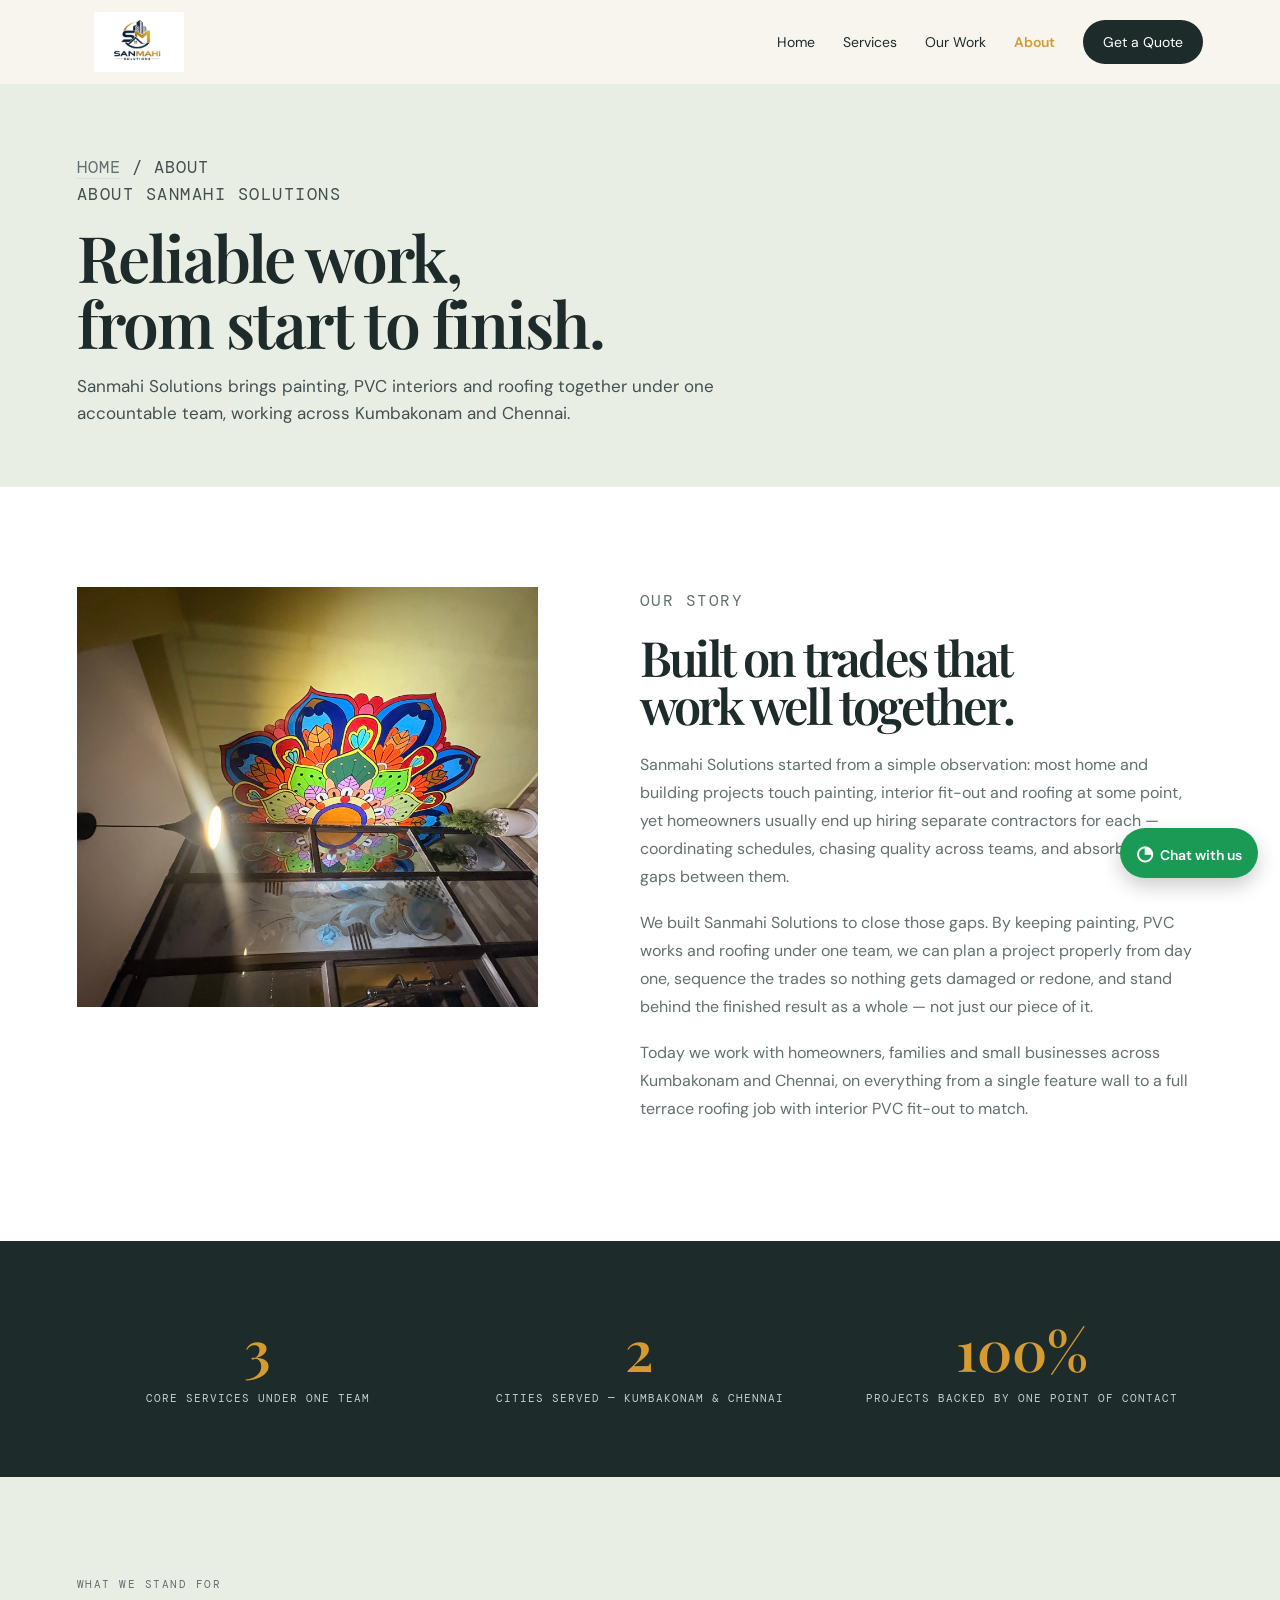
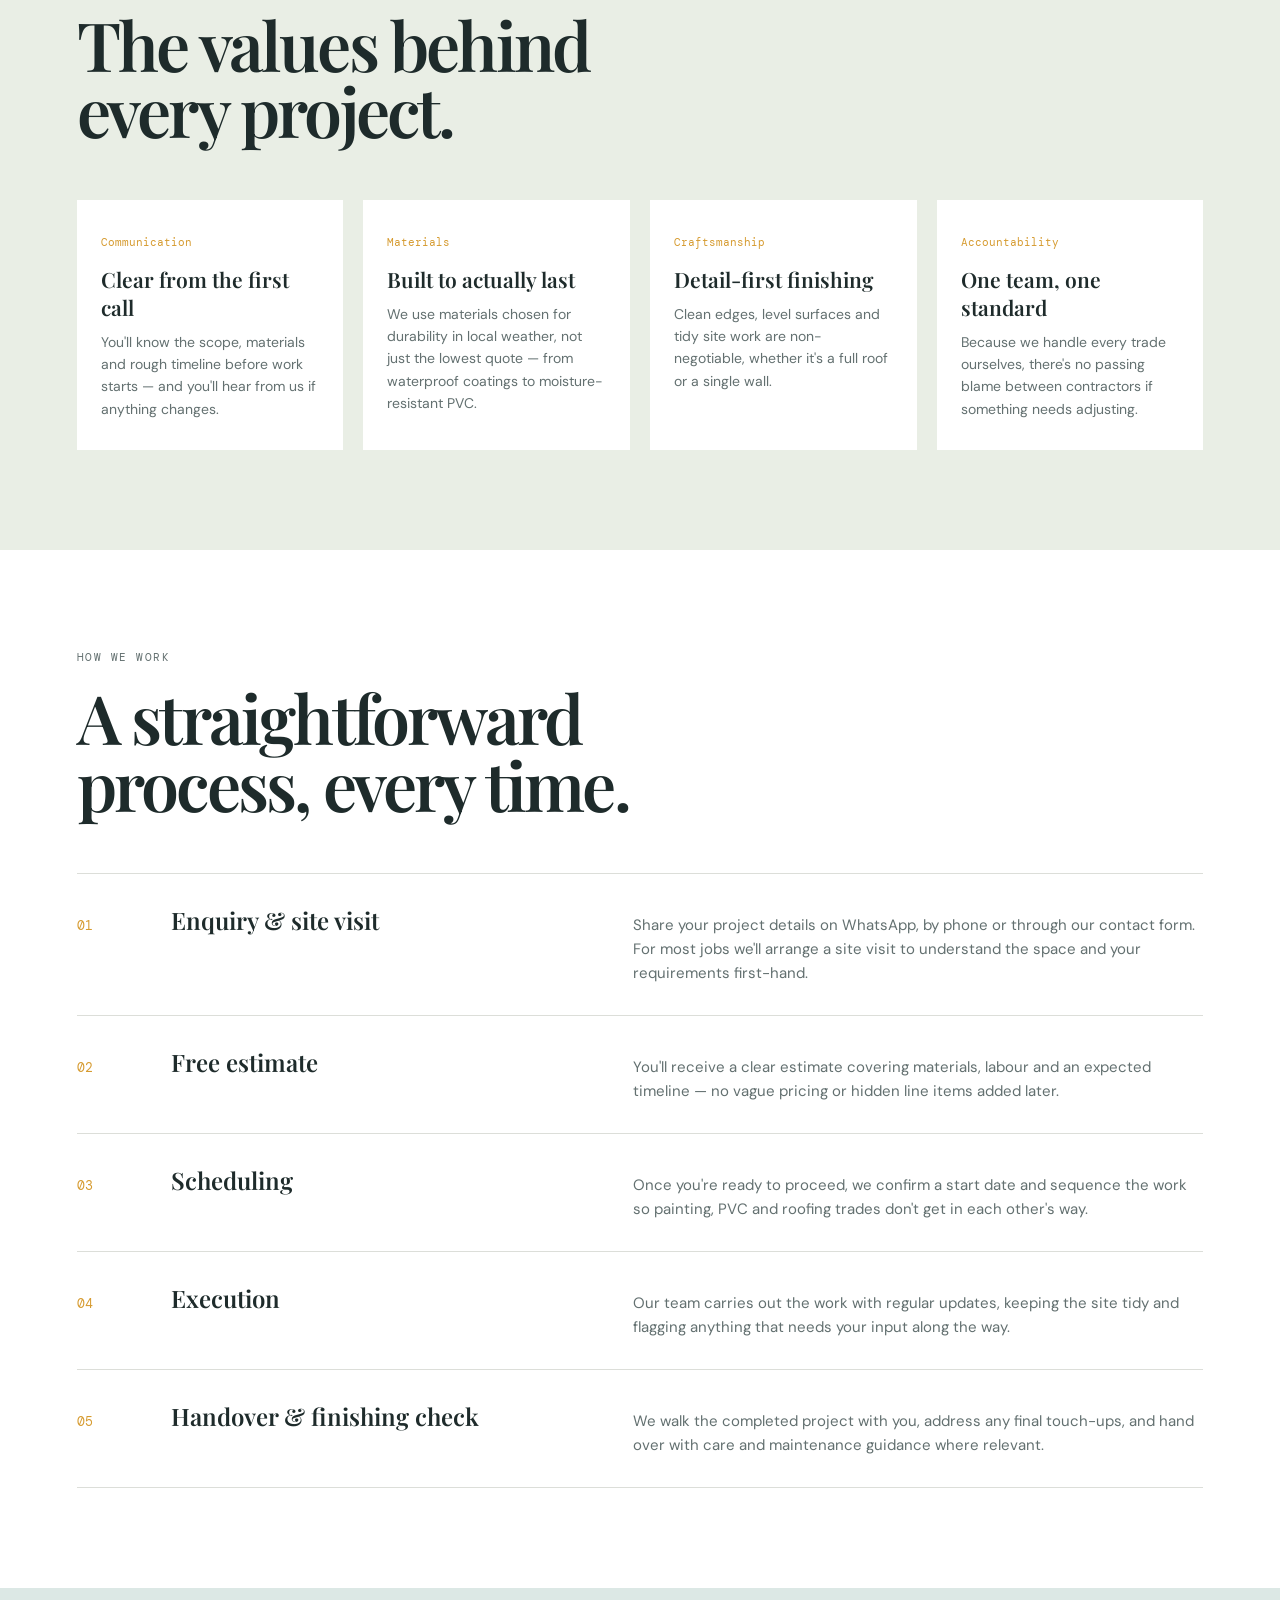
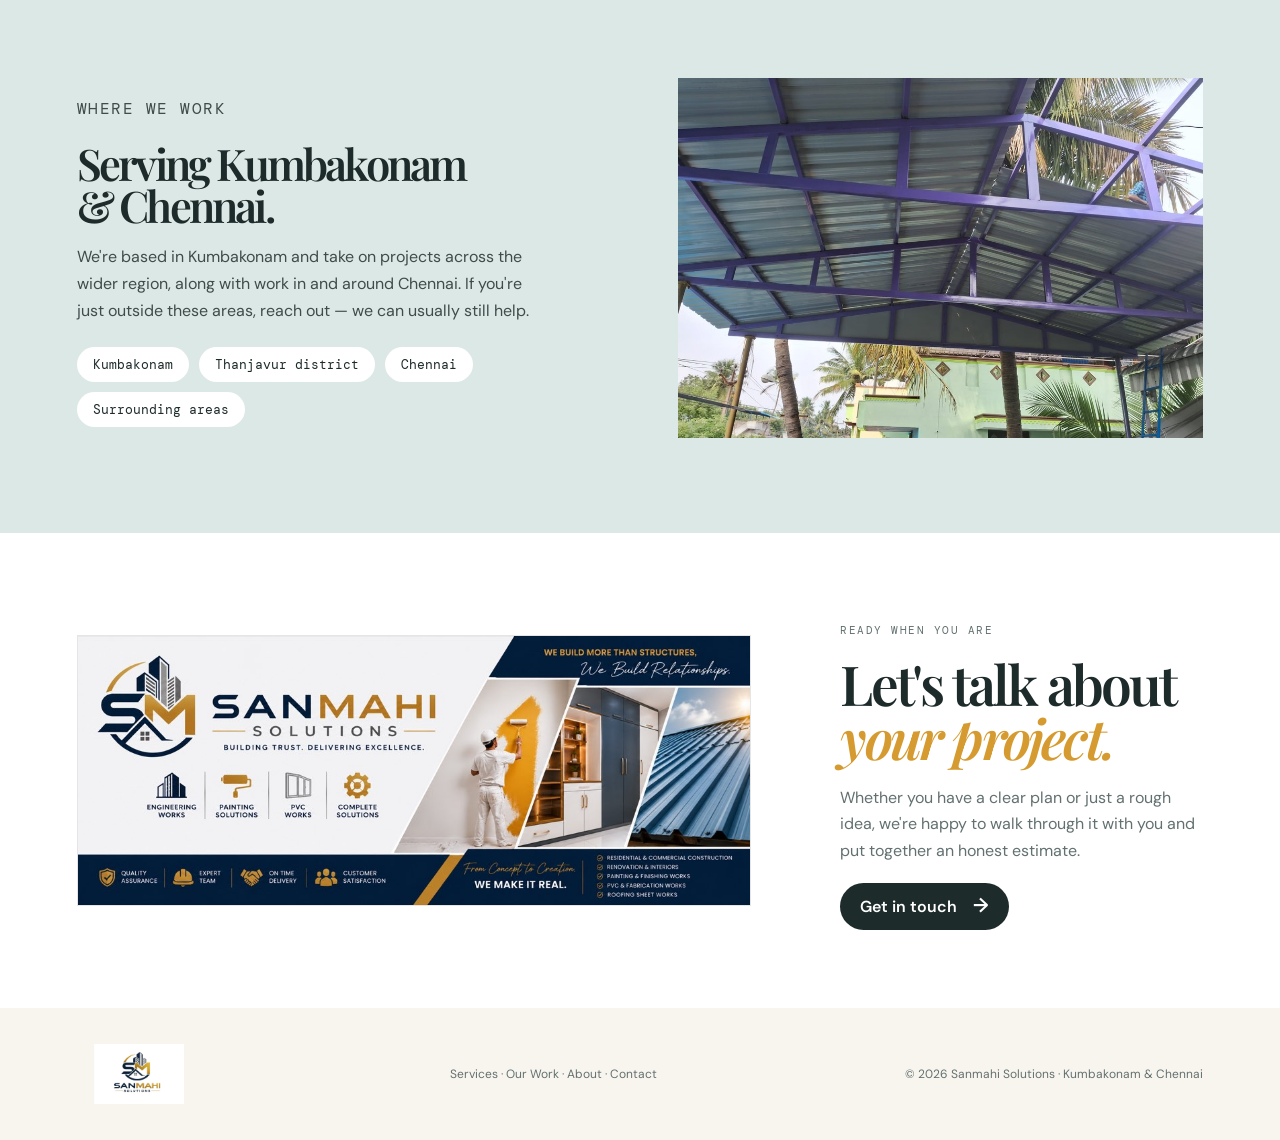
==== about.html @ cb477ba0 "Add files via upload" ====
<!doctype html>
<html lang="en">
  <head>
    <meta charset="UTF-8" />
    <meta name="viewport" content="width=device-width, initial-scale=1.0" />
    <meta name="description" content="Sanmahi Solutions is a Kumbakonam-based painting, PVC and roofing team serving Kumbakonam and Chennai. Learn about our story, values and process." />
    <title>About Us | Sanmahi Solutions</title>
    <link rel="stylesheet" href="styles.css" />
  </head>
  <body>
    <header class="site-header">
      <a class="brand" href="index.html" aria-label="Sanmahi Solutions home"><img src="images/sanmahi-logo.jpg" alt="Sanmahi Solutions" /></a>
      <button class="nav-toggle" aria-label="Open menu" aria-expanded="false">☰</button>
      <nav class="nav" aria-label="Main navigation">
        <a href="index.html">Home</a><a href="services.html">Services</a><a href="work.html">Our Work</a><a href="about.html" class="current">About</a><a class="nav-cta" href="contact.html">Get a Quote</a>
      </nav>
    </header>

    <main>
      <section class="page-hero">
        <p class="breadcrumb"><a href="index.html">Home</a> / About</p>
        <p class="eyebrow">About Sanmahi Solutions</p>
        <h1>Reliable work,<br>from start to finish.</h1>
        <p>Sanmahi Solutions brings painting, PVC interiors and roofing together under one accountable team, working across Kumbakonam and Chennai.</p>
      </section>

      <section class="story">
        <div><img src="images/paint-mural-detail.jpg" alt="Detailed colourful painting work" style="width:100%;height:420px;object-fit:cover" /></div>
        <div>
          <p class="eyebrow">Our story</p>
          <h2>Built on trades that<br>work well together.</h2>
          <p>Sanmahi Solutions started from a simple observation: most home and building projects touch painting, interior fit-out and roofing at some point, yet homeowners usually end up hiring separate contractors for each — coordinating schedules, chasing quality across teams, and absorbing the gaps between them.</p>
          <p>We built Sanmahi Solutions to close those gaps. By keeping painting, PVC works and roofing under one team, we can plan a project properly from day one, sequence the trades so nothing gets damaged or redone, and stand behind the finished result as a whole — not just our piece of it.</p>
          <p>Today we work with homeowners, families and small businesses across Kumbakonam and Chennai, on everything from a single feature wall to a full terrace roofing job with interior PVC fit-out to match.</p>
        </div>
      </section>

      <section class="stat-row">
        <div><b>3</b><span>Core services under one team</span></div>
        <div><b>2</b><span>Cities served — Kumbakonam & Chennai</span></div>
        <div><b>100%</b><span>Projects backed by one point of contact</span></div>
      </section>

      <section class="values">
        <div class="section-heading"><p class="eyebrow">What we stand for</p><h2>The values behind<br>every project.</h2></div>
        <div class="value-grid">
          <div class="value-card"><span>Communication</span><h3>Clear from the first call</h3><p>You'll know the scope, materials and rough timeline before work starts — and you'll hear from us if anything changes.</p></div>
          <div class="value-card"><span>Materials</span><h3>Built to actually last</h3><p>We use materials chosen for durability in local weather, not just the lowest quote — from waterproof coatings to moisture-resistant PVC.</p></div>
          <div class="value-card"><span>Craftsmanship</span><h3>Detail-first finishing</h3><p>Clean edges, level surfaces and tidy site work are non-negotiable, whether it's a full roof or a single wall.</p></div>
          <div class="value-card"><span>Accountability</span><h3>One team, one standard</h3><p>Because we handle every trade ourselves, there's no passing blame between contractors if something needs adjusting.</p></div>
        </div>
      </section>

      <section class="process">
        <div class="section-heading"><p class="eyebrow">How we work</p><h2>A straightforward<br>process, every time.</h2></div>
        <div class="process-list">
          <div class="process-step"><span class="service-no">01</span><h3>Enquiry & site visit</h3><p>Share your project details on WhatsApp, by phone or through our contact form. For most jobs we'll arrange a site visit to understand the space and your requirements first-hand.</p></div>
          <div class="process-step"><span class="service-no">02</span><h3>Free estimate</h3><p>You'll receive a clear estimate covering materials, labour and an expected timeline — no vague pricing or hidden line items added later.</p></div>
          <div class="process-step"><span class="service-no">03</span><h3>Scheduling</h3><p>Once you're ready to proceed, we confirm a start date and sequence the work so painting, PVC and roofing trades don't get in each other's way.</p></div>
          <div class="process-step"><span class="service-no">04</span><h3>Execution</h3><p>Our team carries out the work with regular updates, keeping the site tidy and flagging anything that needs your input along the way.</p></div>
          <div class="process-step"><span class="service-no">05</span><h3>Handover & finishing check</h3><p>We walk the completed project with you, address any final touch-ups, and hand over with care and maintenance guidance where relevant.</p></div>
        </div>
      </section>

      <section class="areas">
        <div>
          <p class="eyebrow">Where we work</p>
          <h2>Serving Kumbakonam<br>& Chennai.</h2>
          <p>We're based in Kumbakonam and take on projects across the wider region, along with work in and around Chennai. If you're just outside these areas, reach out — we can usually still help.</p>
          <div class="area-tags"><span>Kumbakonam</span><span>Thanjavur district</span><span>Chennai</span><span>Surrounding areas</span></div>
        </div>
        <div><img src="images/roof-canopy.jpg" alt="Completed metal canopy roofing work" style="width:100%;height:360px;object-fit:cover" /></div>
      </section>

      <section class="brand-promise"><img src="images/sanmahi-services.jpg" alt="Sanmahi Solutions services: engineering, painting, PVC and complete solutions" /><div><p class="eyebrow">Ready when you are</p><h2>Let's talk about<br><em>your project.</em></h2><p>Whether you have a clear plan or just a rough idea, we're happy to walk through it with you and put together an honest estimate.</p><a class="button" href="contact.html">Get in touch <span>→</span></a></div></section>
    </main>
    <a class="whatsapp" href="https://wa.me/918667664248?text=Hello%20Sanmahi%20Solutions%2C%20I%20would%20like%20a%20free%20quote." target="_blank" rel="noopener" aria-label="Chat with Sanmahi Solutions on WhatsApp">◔<span>Chat with us</span></a>
    <footer><a class="brand" href="index.html"><img src="images/sanmahi-logo.jpg" alt="Sanmahi Solutions" /></a><nav aria-label="Footer navigation"><a href="services.html">Services</a> · <a href="work.html">Our Work</a> · <a href="about.html">About</a> · <a href="contact.html">Contact</a></nav><span>© <span id="year"></span> Sanmahi Solutions · Kumbakonam & Chennai</span></footer>
    <script src="script.js"></script>
  </body>
</html>
---- styles.css ----
@import url('https://fonts.googleapis.com/css2?family=DM+Mono&family=DM+Sans:wght@400;500;600;700&family=Playfair+Display:ital,wght@0,600;0,700;1,600;1,700&display=swap');
:root{--ink:#1e2b2b;--muted:#637070;--cream:#f8f5ef;--accent:#d69b30;--sage:#d5e1d3;--line:#dcded9}*{box-sizing:border-box}html{scroll-behavior:smooth}body{margin:0;font-family:'DM Sans',sans-serif;color:var(--ink);background:var(--cream)}.site-header{height:84px;padding:0 6vw;display:flex;align-items:center;justify-content:space-between;background:var(--cream);position:sticky;top:0;z-index:10;border-bottom:1px solid transparent}.brand{color:var(--ink);text-decoration:none;display:flex;align-items:center;gap:10px;text-transform:uppercase;font-size:11px;letter-spacing:1.1px;line-height:1.05}.brand img{width:124px;height:60px;object-fit:contain}.nav{display:flex;align-items:center;gap:28px}.nav a{font-size:14px;color:var(--ink);text-decoration:none}.nav-cta,.button{background:var(--ink)!important;color:#fff!important;border-radius:100px;padding:13px 20px}.nav-toggle{display:none;background:none;border:0;font-size:25px}.hero{min-height:640px;padding:82px 6vw;display:grid;grid-template-columns:1.05fr .95fr;gap:6vw;align-items:center;background:#e9eee5}.eyebrow{font-family:'DM Mono';text-transform:uppercase;letter-spacing:1.5px;font-size:11px;color:var(--muted);margin:0 0 20px}.hero h1,h2{font-family:'Playfair Display';font-size:clamp(42px,5.3vw,76px);line-height:.98;letter-spacing:-2.8px;margin:0 0 26px;font-weight:600}.hero h1 em,.statement em,.brand-promise em{color:var(--accent)}.intro{font-size:18px;line-height:1.55;max-width:520px;color:#435050}.hero-actions{display:flex;align-items:center;gap:28px;margin-top:34px}.button{text-decoration:none;font-weight:600}.button span{margin-left:12px;font-size:20px}.text-link{color:var(--ink);font-weight:600}.hero-image{height:490px;position:relative}.hero-image img,.service-card img,.project img,.about-image img{width:100%;height:100%;object-fit:cover}.image-label{position:absolute;bottom:-18px;left:-24px;background:#fff;padding:16px 20px;box-shadow:0 7px 30px #0001;display:flex;flex-direction:column;font-size:13px}.image-label span{color:var(--muted);font-size:12px;margin-top:3px}.section{padding:120px 6vw}.section h2{font-size:clamp(36px,4.2vw,60px)}.service-grid{margin-top:56px;display:grid;grid-template-columns:repeat(3,1fr);gap:20px}.service-card{background:white;padding:29px 29px 0;min-height:440px;overflow:hidden;position:relative}.service-card:nth-child(2){background:#efe6d7}.service-card:nth-child(3){background:#dce8e5}.service-no{font-family:'DM Mono';font-size:12px;color:var(--accent)}.service-card h3{font-family:'Playfair Display';font-size:29px;margin:58px 0 12px}.service-card p{line-height:1.5;color:var(--muted);max-width:280px}.service-card img{height:175px;margin:20px -29px 0;width:calc(100% + 58px);object-position:center}.brand-promise{padding:90px 6vw;background:#fff;display:grid;grid-template-columns:1.3fr .7fr;align-items:center;gap:7vw}.brand-promise>img{width:100%;border:1px solid #e5e5e5}.brand-promise h2{font-size:clamp(37px,4.3vw,60px);margin:0 0 20px}.brand-promise p:not(.eyebrow){color:var(--muted);line-height:1.65;margin-bottom:28px}.statement{background:var(--ink);color:#fff;padding:100px 12vw;display:flex;align-items:center;justify-content:space-between}.statement p{font-family:'Playfair Display';font-size:clamp(38px,5vw,70px);line-height:1;margin:0}.round-link{width:70px;height:70px;border:1px solid #ffffff88;border-radius:50%;display:grid;place-items:center;color:white;text-decoration:none;font-size:28px}.work{background:#fff}.work-top{display:flex;justify-content:space-between;align-items:end;gap:25px}.filters{display:flex;gap:7px;flex-wrap:wrap}.filters button{border:1px solid var(--line);background:none;border-radius:100px;padding:9px 14px;color:var(--muted);font-family:inherit;cursor:pointer}.filters button.active{background:var(--ink);border-color:var(--ink);color:#fff}.gallery{display:grid;grid-template-columns:repeat(4,1fr);grid-auto-rows:240px;gap:12px;margin-top:46px}.project{border:0;padding:0;position:relative;overflow:hidden;background:#ddd;cursor:pointer;text-align:left}.project:first-child{grid-row:span 2}.project:nth-child(4){grid-column:span 2}.project img{transition:transform .35s ease}.project:hover img{transform:scale(1.045)}.project span{position:absolute;bottom:0;left:0;right:0;padding:36px 18px 16px;color:white;text-shadow:0 1px 4px #000;background:linear-gradient(transparent,rgba(0,0,0,.65));font-size:14px}.project b{float:right;font-size:18px}.project.hidden{display:none}.about{background:#e9eee5;display:grid;grid-template-columns:1fr 1fr;gap:10vw;align-items:center}.about-image{height:500px}.about p:not(.eyebrow){line-height:1.7;color:#4c5857;font-size:17px;max-width:480px}.about ul{list-style:'✦  ';padding-left:18px;line-height:2;color:var(--ink)}.contact{padding:100px 12vw;display:grid;grid-template-columns:1fr .75fr;gap:70px;background:#e7b358}.contact h2{font-size:clamp(42px,5vw,70px);margin-bottom:16px}.contact p:not(.eyebrow){font-size:17px}.contact-card{background:var(--ink);color:#fff;padding:36px;align-self:center}.contact-card p{font-family:'DM Mono';font-size:11px;text-transform:uppercase;letter-spacing:1px;color:#c4cfcc}.contact-card a{display:block;color:white;text-decoration:none;font-family:'Playfair Display';font-size:24px;margin:13px 0}.contact-card small{display:block;margin-top:28px;color:#b5bfbc;font-size:11px}footer{padding:36px 6vw;display:flex;justify-content:space-between;align-items:center;font-size:12px;color:var(--muted)}.lightbox{padding:0;border:0;background:transparent;max-width:min(94vw,1000px);overflow:visible}.lightbox::backdrop{background:#000c}.lightbox img{max-width:94vw;max-height:82vh;display:block}.lightbox p{margin:0;background:#fff;padding:12px 16px}.close{position:absolute;right:-12px;top:-13px;border:0;border-radius:50%;width:34px;height:34px;background:#fff;font-size:25px;cursor:pointer}
@media(max-width:800px){.site-header{height:68px}.nav-toggle{display:block}.nav{display:none;position:absolute;top:68px;left:0;right:0;background:var(--cream);padding:20px 6vw;flex-direction:column;align-items:flex-start;gap:18px;border-bottom:1px solid var(--line)}.nav.open{display:flex}.hero{grid-template-columns:1fr;padding:70px 6vw 90px;gap:40px}.hero-image{height:350px}.hero h1{font-size:52px}.service-grid{grid-template-columns:1fr}.service-card{min-height:360px}.statement{padding:70px 8vw}.gallery{grid-template-columns:repeat(2,1fr);grid-auto-rows:200px}.project:nth-child(4){grid-column:span 1}.work-top,.about,.contact{grid-template-columns:1fr;display:grid}.work-top{align-items:start}.about-image{height:360px}.section{padding:76px 6vw}.contact{padding:75px 6vw;gap:25px}footer{gap:20px;align-items:flex-start}.project:first-child{grid-row:span 1}}
.contact-card{padding:32px}.contact-card label{display:block;font-size:12px;margin-top:13px;color:#d6dfdb}.contact-card input,.contact-card select,.contact-card textarea{width:100%;display:block;margin-top:6px;background:#fff;color:var(--ink);border:0;border-radius:3px;padding:11px;font:inherit;font-size:14px}.contact-card textarea{resize:vertical}.contact-card .button{border:0;font:inherit;margin-top:20px;cursor:pointer;width:100%;padding:13px}.contact-card small{line-height:1.8}.contact-card small a{color:#fff;font:inherit;margin:0}.locations{font-weight:600}.whatsapp{position:fixed;right:22px;bottom:22px;z-index:9;color:#fff;background:#1a9b55;text-decoration:none;padding:12px 16px;border-radius:100px;box-shadow:0 8px 20px #0003;font-size:14px;font-weight:600}.whatsapp span{margin-left:7px}.whatsapp:first-letter{font-size:20px}
@media(max-width:800px){.brand img{width:108px;height:52px}.brand-promise{grid-template-columns:1fr;padding:70px 6vw;gap:35px}.brand-promise>img{order:2}.whatsapp span{display:none}.whatsapp{width:52px;height:52px;padding:13px;display:grid;place-items:center;right:16px;bottom:16px}}

/* ---- Interior page header ---- */
.page-hero{padding:70px 6vw 60px;background:#e9eee5}
.page-hero .eyebrow{margin-bottom:16px}
.page-hero h1{font-family:'Playfair Display';font-size:clamp(38px,5vw,64px);line-height:1.02;letter-spacing:-2px;margin:0 0 18px;font-weight:600}
.page-hero p{font-size:17px;line-height:1.6;color:#435050;max-width:640px;margin:0}
.breadcrumb{font-family:'DM Mono';font-size:11px;text-transform:uppercase;letter-spacing:1px;color:var(--muted);margin:0 0 22px}
.breadcrumb a{color:var(--muted);text-decoration:none;border-bottom:1px solid var(--line)}
.breadcrumb a:hover{color:var(--ink)}

/* ---- Active nav link ---- */
.nav a.current{color:var(--accent);font-weight:600}

/* ---- Services page: detailed blocks ---- */
.service-detail{padding:90px 6vw;display:grid;grid-template-columns:1fr 1fr;gap:7vw;align-items:center;border-top:1px solid var(--line)}
.service-detail:nth-child(even) .service-detail-image{order:2}
.service-detail-image{height:420px}
.service-detail-image img{width:100%;height:100%;object-fit:cover}
.service-detail h2{font-size:clamp(30px,3.4vw,46px);margin:0 0 18px}
.service-detail p{color:var(--muted);line-height:1.7;font-size:16px;max-width:480px}
.service-detail ul{list-style:none;padding:0;margin:22px 0 26px}
.service-detail li{padding:10px 0 10px 26px;position:relative;border-top:1px solid var(--line);color:var(--ink);font-size:15px}
.service-detail li:first-child{border-top:0}
.service-detail li::before{content:'✦';position:absolute;left:0;color:var(--accent);font-size:12px;top:13px}

/* ---- About page ---- */
.story{padding:100px 6vw;display:grid;grid-template-columns:.9fr 1.1fr;gap:8vw;align-items:start;background:#fff}
.story h2{font-size:clamp(32px,3.8vw,54px);margin:0 0 22px}
.story p{color:var(--muted);line-height:1.75;font-size:16px;margin:0 0 18px}
.stat-row{display:grid;grid-template-columns:repeat(3,1fr);gap:20px;padding:70px 6vw;background:var(--ink);color:#fff;text-align:center}
.stat-row div b{display:block;font-family:'Playfair Display';font-size:clamp(34px,4.5vw,56px);color:var(--accent);font-weight:600}
.stat-row div span{font-family:'DM Mono';font-size:11px;text-transform:uppercase;letter-spacing:1px;color:#c4cfcc}
.values{padding:100px 6vw;background:#e9eee5}
.values .section-heading{margin-bottom:56px}
.value-grid{display:grid;grid-template-columns:repeat(4,1fr);gap:20px}
.value-card{background:#fff;padding:30px 24px;min-height:200px}
.value-card span{font-family:'DM Mono';font-size:11px;color:var(--accent)}
.value-card h3{font-family:'Playfair Display';font-size:21px;margin:14px 0 10px;font-weight:600}
.value-card p{color:var(--muted);font-size:14px;line-height:1.6;margin:0}
.process{padding:100px 6vw;background:#fff}
.process .section-heading{margin-bottom:56px}
.process-list{border-top:1px solid var(--line)}
.process-step{display:grid;grid-template-columns:70px 1fr 1.3fr;gap:24px;padding:30px 0;border-bottom:1px solid var(--line);align-items:baseline}
.process-step .service-no{font-family:'DM Mono';font-size:13px;color:var(--accent)}
.process-step h3{font-family:'Playfair Display';font-size:24px;margin:0;font-weight:600}
.process-step p{color:var(--muted);font-size:15px;line-height:1.6;margin:0}
.areas{padding:90px 6vw;background:#dce8e5;display:grid;grid-template-columns:1fr 1fr;gap:6vw;align-items:center}
.areas h2{font-size:clamp(30px,3.4vw,46px);margin:0 0 16px}
.areas p{color:#3f4c4b;line-height:1.7;font-size:16px;max-width:460px}
.area-tags{display:flex;flex-wrap:wrap;gap:10px;margin-top:22px}
.area-tags span{background:#fff;padding:9px 16px;border-radius:100px;font-size:13px;font-family:'DM Mono'}

/* ---- Contact page ---- */
.contact-page{padding:100px 6vw;display:grid;grid-template-columns:1fr .8fr;gap:7vw;background:#e7b358}
.contact-info h1{font-family:'Playfair Display';font-size:clamp(38px,4.6vw,60px);margin:0 0 20px;letter-spacing:-1.5px}
.contact-info p{font-size:17px;line-height:1.65;max-width:460px;margin:0 0 30px}
.contact-methods{display:flex;flex-direction:column;gap:14px;font-family:'DM Mono';font-size:14px}
.contact-methods a{color:var(--ink);text-decoration:none;font-weight:600}
.faq{padding:90px 6vw;background:#fff}
.faq .section-heading{margin-bottom:50px}
.faq-item{border-top:1px solid var(--line);padding:24px 0}
.faq-item:last-child{border-bottom:1px solid var(--line)}
.faq-item h3{font-family:'Playfair Display';font-size:21px;margin:0 0 10px;font-weight:600}
.faq-item p{color:var(--muted);font-size:15px;line-height:1.6;margin:0;max-width:640px}

@media(max-width:800px){
  .service-detail{grid-template-columns:1fr;padding:60px 6vw}
  .service-detail:nth-child(even) .service-detail-image{order:0}
  .service-detail-image{height:280px}
  .story{grid-template-columns:1fr;padding:60px 6vw;gap:30px}
  .stat-row{grid-template-columns:1fr;gap:36px;padding:56px 6vw}
  .value-grid{grid-template-columns:1fr 1fr;gap:14px}
  .process-step{grid-template-columns:1fr;gap:8px;padding:22px 0}
  .areas{grid-template-columns:1fr;padding:60px 6vw;gap:26px}
  .contact-page{grid-template-columns:1fr;padding:60px 6vw;gap:34px}
}
footer nav a{color:var(--muted);text-decoration:none}
footer nav a:hover{color:var(--ink)}
footer{flex-wrap:wrap;gap:16px}
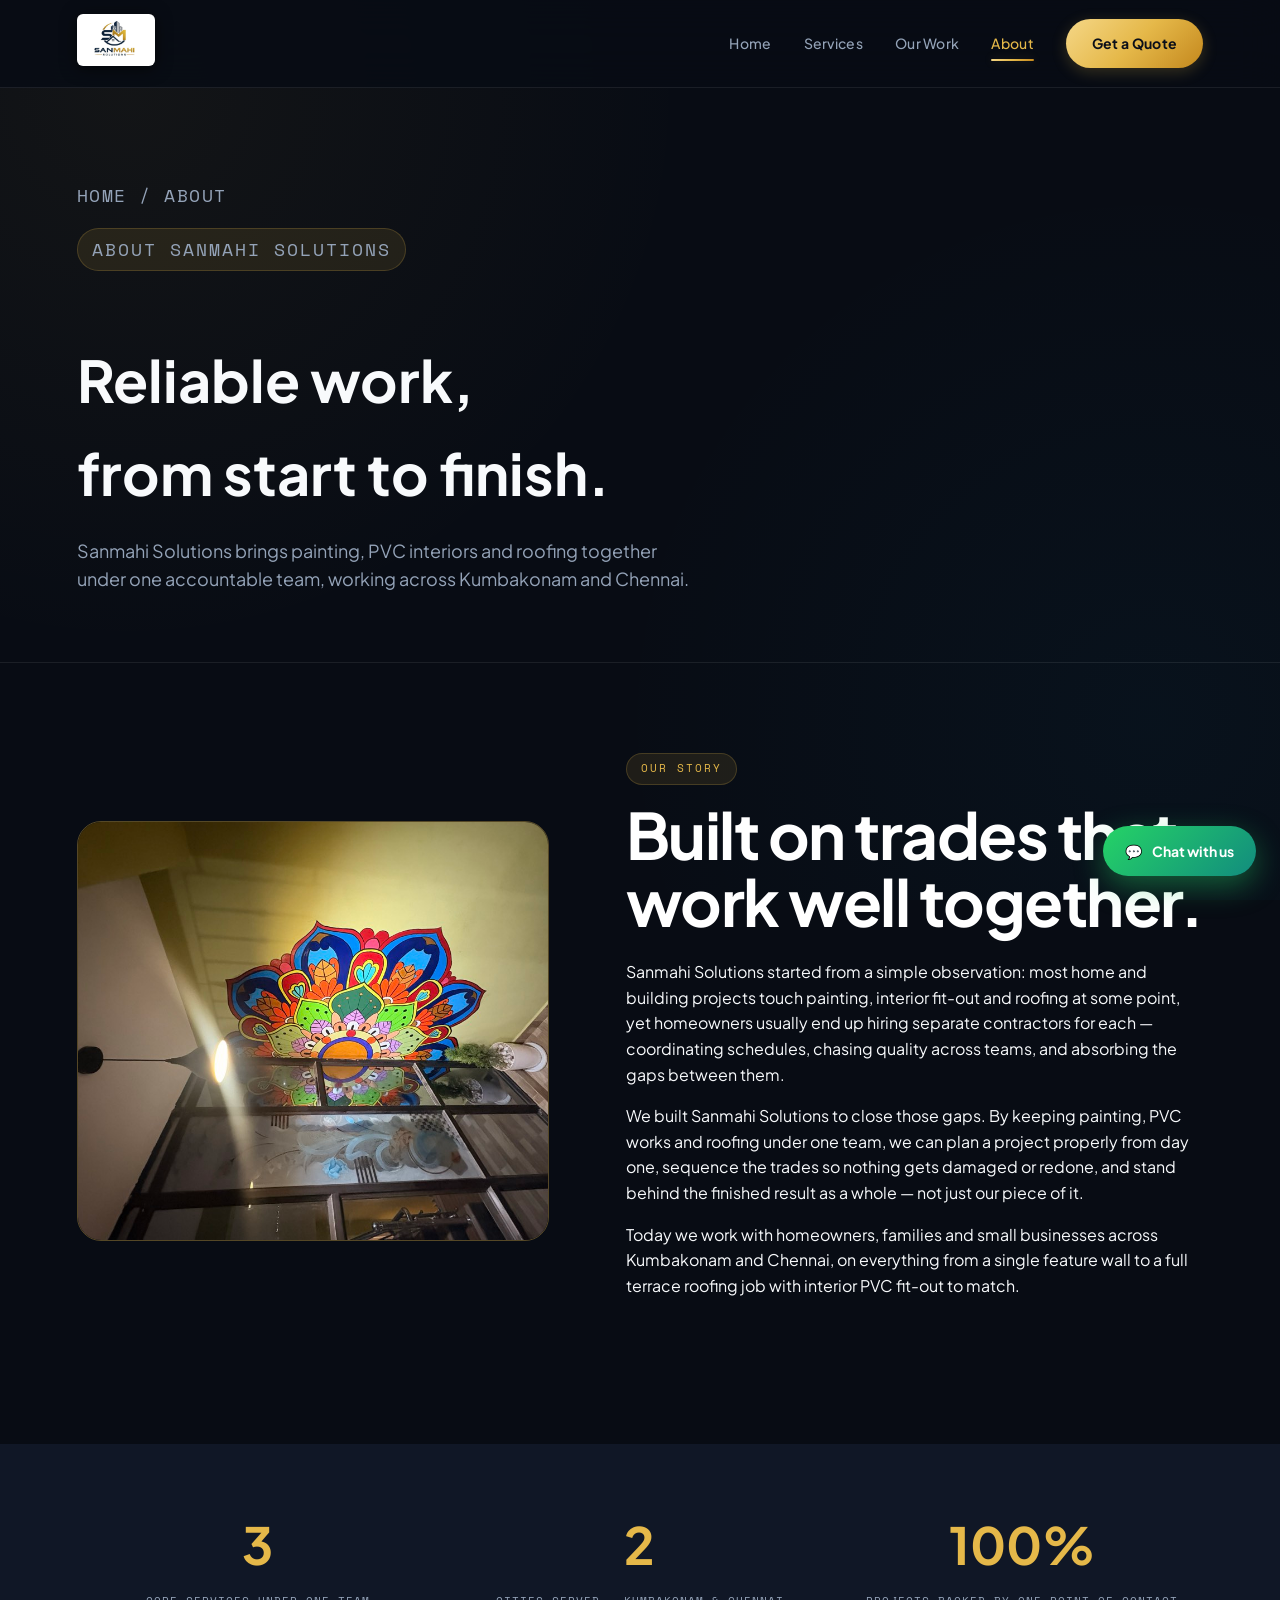
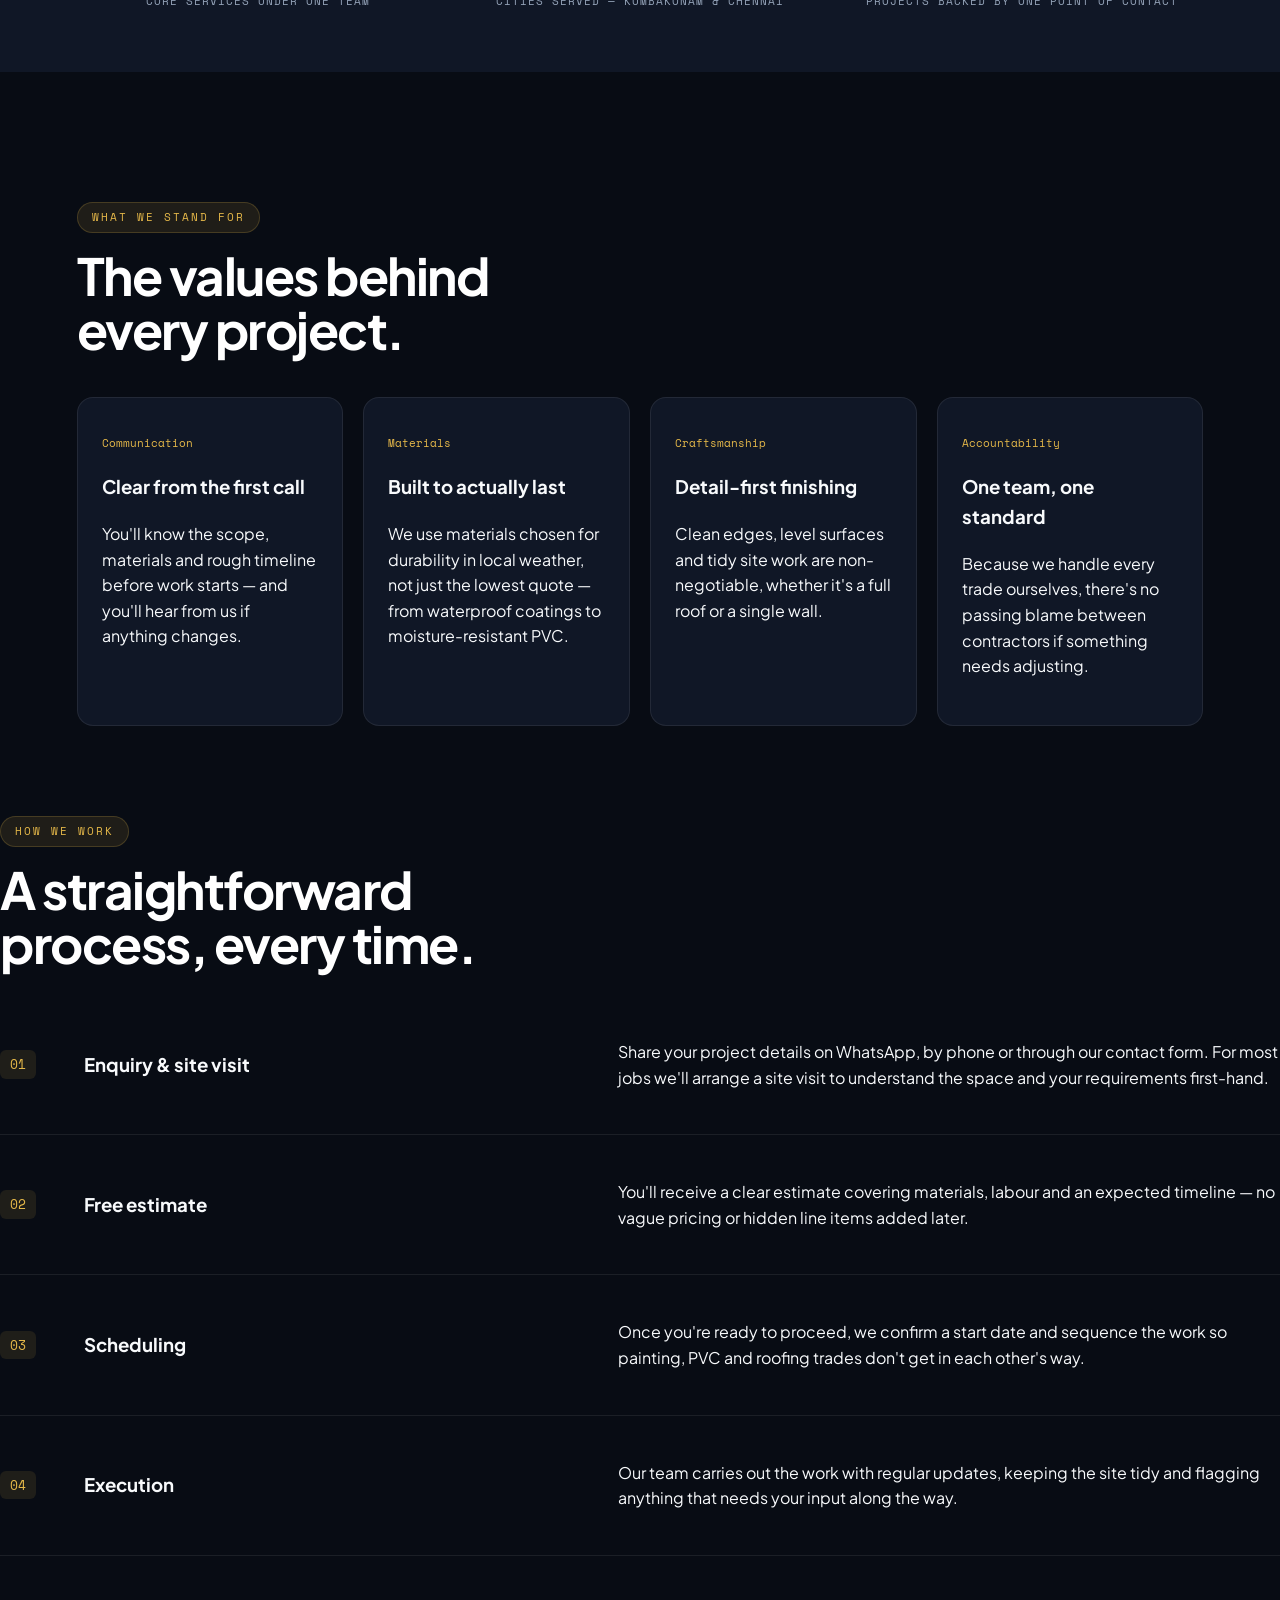
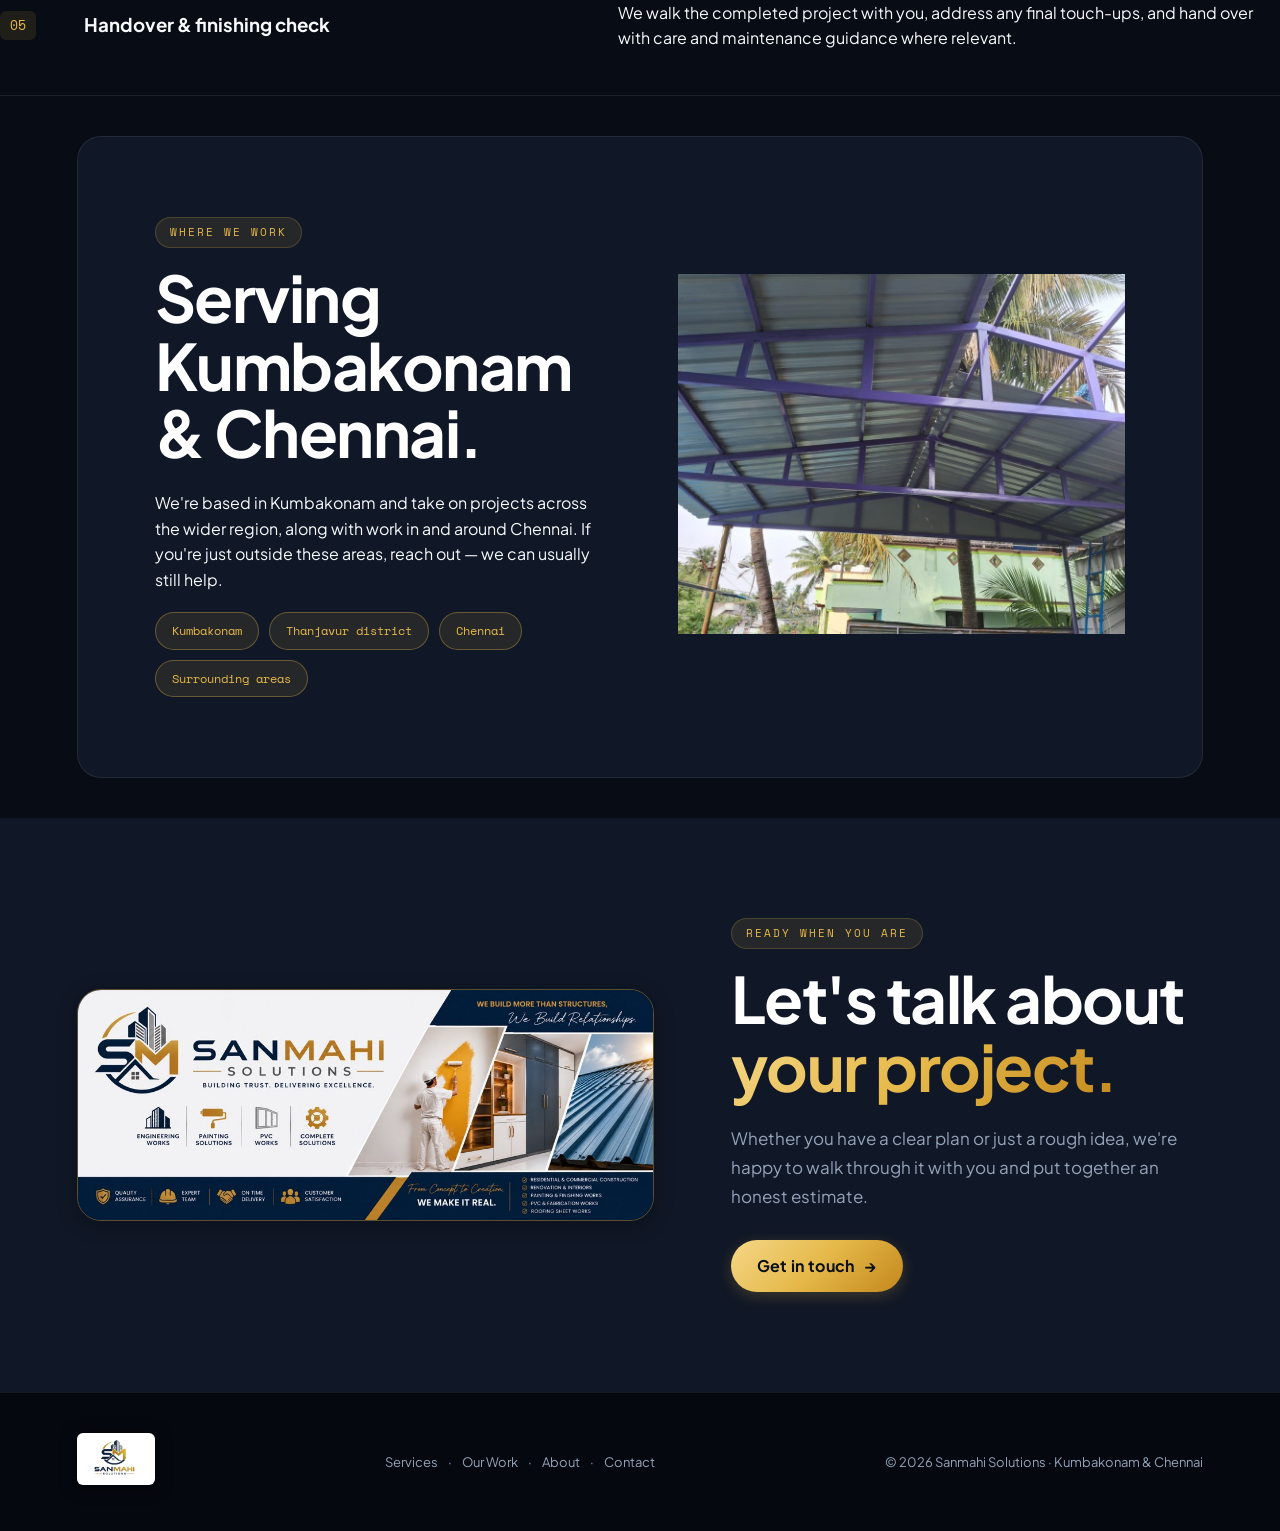
==== commit e994d1bf: "Upgrade site to ultra-luxury dark gold theme and professional gallery with next/prev lightbox contro" ====
--- a/about.html
+++ b/about.html
@@ -74,7 +74,7 @@
 
       <section class="brand-promise"><img src="images/sanmahi-services.jpg" alt="Sanmahi Solutions services: engineering, painting, PVC and complete solutions" /><div><p class="eyebrow">Ready when you are</p><h2>Let's talk about<br><em>your project.</em></h2><p>Whether you have a clear plan or just a rough idea, we're happy to walk through it with you and put together an honest estimate.</p><a class="button" href="contact.html">Get in touch <span>→</span></a></div></section>
     </main>
-    <a class="whatsapp" href="https://wa.me/918667664248?text=Hello%20Sanmahi%20Solutions%2C%20I%20would%20like%20a%20free%20quote." target="_blank" rel="noopener" aria-label="Chat with Sanmahi Solutions on WhatsApp">◔<span>Chat with us</span></a>
+    <a class="whatsapp" href="https://wa.me/918667664248?text=Hello%20Sanmahi%20Solutions%2C%20I%20would%20like%20a%20free%20quote." target="_blank" rel="noopener" aria-label="Chat with Sanmahi Solutions on WhatsApp">💬<span>Chat with us</span></a>
     <footer><a class="brand" href="index.html"><img src="images/sanmahi-logo.jpg" alt="Sanmahi Solutions" /></a><nav aria-label="Footer navigation"><a href="services.html">Services</a> · <a href="work.html">Our Work</a> · <a href="about.html">About</a> · <a href="contact.html">Contact</a></nav><span>© <span id="year"></span> Sanmahi Solutions · Kumbakonam & Chennai</span></footer>
     <script src="script.js"></script>
   </body>
--- a/styles.css
+++ b/styles.css
@@ -1,84 +1,710 @@
-@import url('https://fonts.googleapis.com/css2?family=DM+Mono&family=DM+Sans:wght@400;500;600;700&family=Playfair+Display:ital,wght@0,600;0,700;1,600;1,700&display=swap');
-:root{--ink:#1e2b2b;--muted:#637070;--cream:#f8f5ef;--accent:#d69b30;--sage:#d5e1d3;--line:#dcded9}*{box-sizing:border-box}html{scroll-behavior:smooth}body{margin:0;font-family:'DM Sans',sans-serif;color:var(--ink);background:var(--cream)}.site-header{height:84px;padding:0 6vw;display:flex;align-items:center;justify-content:space-between;background:var(--cream);position:sticky;top:0;z-index:10;border-bottom:1px solid transparent}.brand{color:var(--ink);text-decoration:none;display:flex;align-items:center;gap:10px;text-transform:uppercase;font-size:11px;letter-spacing:1.1px;line-height:1.05}.brand img{width:124px;height:60px;object-fit:contain}.nav{display:flex;align-items:center;gap:28px}.nav a{font-size:14px;color:var(--ink);text-decoration:none}.nav-cta,.button{background:var(--ink)!important;color:#fff!important;border-radius:100px;padding:13px 20px}.nav-toggle{display:none;background:none;border:0;font-size:25px}.hero{min-height:640px;padding:82px 6vw;display:grid;grid-template-columns:1.05fr .95fr;gap:6vw;align-items:center;background:#e9eee5}.eyebrow{font-family:'DM Mono';text-transform:uppercase;letter-spacing:1.5px;font-size:11px;color:var(--muted);margin:0 0 20px}.hero h1,h2{font-family:'Playfair Display';font-size:clamp(42px,5.3vw,76px);line-height:.98;letter-spacing:-2.8px;margin:0 0 26px;font-weight:600}.hero h1 em,.statement em,.brand-promise em{color:var(--accent)}.intro{font-size:18px;line-height:1.55;max-width:520px;color:#435050}.hero-actions{display:flex;align-items:center;gap:28px;margin-top:34px}.button{text-decoration:none;font-weight:600}.button span{margin-left:12px;font-size:20px}.text-link{color:var(--ink);font-weight:600}.hero-image{height:490px;position:relative}.hero-image img,.service-card img,.project img,.about-image img{width:100%;height:100%;object-fit:cover}.image-label{position:absolute;bottom:-18px;left:-24px;background:#fff;padding:16px 20px;box-shadow:0 7px 30px #0001;display:flex;flex-direction:column;font-size:13px}.image-label span{color:var(--muted);font-size:12px;margin-top:3px}.section{padding:120px 6vw}.section h2{font-size:clamp(36px,4.2vw,60px)}.service-grid{margin-top:56px;display:grid;grid-template-columns:repeat(3,1fr);gap:20px}.service-card{background:white;padding:29px 29px 0;min-height:440px;overflow:hidden;position:relative}.service-card:nth-child(2){background:#efe6d7}.service-card:nth-child(3){background:#dce8e5}.service-no{font-family:'DM Mono';font-size:12px;color:var(--accent)}.service-card h3{font-family:'Playfair Display';font-size:29px;margin:58px 0 12px}.service-card p{line-height:1.5;color:var(--muted);max-width:280px}.service-card img{height:175px;margin:20px -29px 0;width:calc(100% + 58px);object-position:center}.brand-promise{padding:90px 6vw;background:#fff;display:grid;grid-template-columns:1.3fr .7fr;align-items:center;gap:7vw}.brand-promise>img{width:100%;border:1px solid #e5e5e5}.brand-promise h2{font-size:clamp(37px,4.3vw,60px);margin:0 0 20px}.brand-promise p:not(.eyebrow){color:var(--muted);line-height:1.65;margin-bottom:28px}.statement{background:var(--ink);color:#fff;padding:100px 12vw;display:flex;align-items:center;justify-content:space-between}.statement p{font-family:'Playfair Display';font-size:clamp(38px,5vw,70px);line-height:1;margin:0}.round-link{width:70px;height:70px;border:1px solid #ffffff88;border-radius:50%;display:grid;place-items:center;color:white;text-decoration:none;font-size:28px}.work{background:#fff}.work-top{display:flex;justify-content:space-between;align-items:end;gap:25px}.filters{display:flex;gap:7px;flex-wrap:wrap}.filters button{border:1px solid var(--line);background:none;border-radius:100px;padding:9px 14px;color:var(--muted);font-family:inherit;cursor:pointer}.filters button.active{background:var(--ink);border-color:var(--ink);color:#fff}.gallery{display:grid;grid-template-columns:repeat(4,1fr);grid-auto-rows:240px;gap:12px;margin-top:46px}.project{border:0;padding:0;position:relative;overflow:hidden;background:#ddd;cursor:pointer;text-align:left}.project:first-child{grid-row:span 2}.project:nth-child(4){grid-column:span 2}.project img{transition:transform .35s ease}.project:hover img{transform:scale(1.045)}.project span{position:absolute;bottom:0;left:0;right:0;padding:36px 18px 16px;color:white;text-shadow:0 1px 4px #000;background:linear-gradient(transparent,rgba(0,0,0,.65));font-size:14px}.project b{float:right;font-size:18px}.project.hidden{display:none}.about{background:#e9eee5;display:grid;grid-template-columns:1fr 1fr;gap:10vw;align-items:center}.about-image{height:500px}.about p:not(.eyebrow){line-height:1.7;color:#4c5857;font-size:17px;max-width:480px}.about ul{list-style:'✦  ';padding-left:18px;line-height:2;color:var(--ink)}.contact{padding:100px 12vw;display:grid;grid-template-columns:1fr .75fr;gap:70px;background:#e7b358}.contact h2{font-size:clamp(42px,5vw,70px);margin-bottom:16px}.contact p:not(.eyebrow){font-size:17px}.contact-card{background:var(--ink);color:#fff;padding:36px;align-self:center}.contact-card p{font-family:'DM Mono';font-size:11px;text-transform:uppercase;letter-spacing:1px;color:#c4cfcc}.contact-card a{display:block;color:white;text-decoration:none;font-family:'Playfair Display';font-size:24px;margin:13px 0}.contact-card small{display:block;margin-top:28px;color:#b5bfbc;font-size:11px}footer{padding:36px 6vw;display:flex;justify-content:space-between;align-items:center;font-size:12px;color:var(--muted)}.lightbox{padding:0;border:0;background:transparent;max-width:min(94vw,1000px);overflow:visible}.lightbox::backdrop{background:#000c}.lightbox img{max-width:94vw;max-height:82vh;display:block}.lightbox p{margin:0;background:#fff;padding:12px 16px}.close{position:absolute;right:-12px;top:-13px;border:0;border-radius:50%;width:34px;height:34px;background:#fff;font-size:25px;cursor:pointer}
-@media(max-width:800px){.site-header{height:68px}.nav-toggle{display:block}.nav{display:none;position:absolute;top:68px;left:0;right:0;background:var(--cream);padding:20px 6vw;flex-direction:column;align-items:flex-start;gap:18px;border-bottom:1px solid var(--line)}.nav.open{display:flex}.hero{grid-template-columns:1fr;padding:70px 6vw 90px;gap:40px}.hero-image{height:350px}.hero h1{font-size:52px}.service-grid{grid-template-columns:1fr}.service-card{min-height:360px}.statement{padding:70px 8vw}.gallery{grid-template-columns:repeat(2,1fr);grid-auto-rows:200px}.project:nth-child(4){grid-column:span 1}.work-top,.about,.contact{grid-template-columns:1fr;display:grid}.work-top{align-items:start}.about-image{height:360px}.section{padding:76px 6vw}.contact{padding:75px 6vw;gap:25px}footer{gap:20px;align-items:flex-start}.project:first-child{grid-row:span 1}}
-.contact-card{padding:32px}.contact-card label{display:block;font-size:12px;margin-top:13px;color:#d6dfdb}.contact-card input,.contact-card select,.contact-card textarea{width:100%;display:block;margin-top:6px;background:#fff;color:var(--ink);border:0;border-radius:3px;padding:11px;font:inherit;font-size:14px}.contact-card textarea{resize:vertical}.contact-card .button{border:0;font:inherit;margin-top:20px;cursor:pointer;width:100%;padding:13px}.contact-card small{line-height:1.8}.contact-card small a{color:#fff;font:inherit;margin:0}.locations{font-weight:600}.whatsapp{position:fixed;right:22px;bottom:22px;z-index:9;color:#fff;background:#1a9b55;text-decoration:none;padding:12px 16px;border-radius:100px;box-shadow:0 8px 20px #0003;font-size:14px;font-weight:600}.whatsapp span{margin-left:7px}.whatsapp:first-letter{font-size:20px}
-@media(max-width:800px){.brand img{width:108px;height:52px}.brand-promise{grid-template-columns:1fr;padding:70px 6vw;gap:35px}.brand-promise>img{order:2}.whatsapp span{display:none}.whatsapp{width:52px;height:52px;padding:13px;display:grid;place-items:center;right:16px;bottom:16px}}
-
-/* ---- Interior page header ---- */
-.page-hero{padding:70px 6vw 60px;background:#e9eee5}
-.page-hero .eyebrow{margin-bottom:16px}
-.page-hero h1{font-family:'Playfair Display';font-size:clamp(38px,5vw,64px);line-height:1.02;letter-spacing:-2px;margin:0 0 18px;font-weight:600}
-.page-hero p{font-size:17px;line-height:1.6;color:#435050;max-width:640px;margin:0}
-.breadcrumb{font-family:'DM Mono';font-size:11px;text-transform:uppercase;letter-spacing:1px;color:var(--muted);margin:0 0 22px}
-.breadcrumb a{color:var(--muted);text-decoration:none;border-bottom:1px solid var(--line)}
-.breadcrumb a:hover{color:var(--ink)}
-
-/* ---- Active nav link ---- */
-.nav a.current{color:var(--accent);font-weight:600}
-
-/* ---- Services page: detailed blocks ---- */
-.service-detail{padding:90px 6vw;display:grid;grid-template-columns:1fr 1fr;gap:7vw;align-items:center;border-top:1px solid var(--line)}
-.service-detail:nth-child(even) .service-detail-image{order:2}
-.service-detail-image{height:420px}
-.service-detail-image img{width:100%;height:100%;object-fit:cover}
-.service-detail h2{font-size:clamp(30px,3.4vw,46px);margin:0 0 18px}
-.service-detail p{color:var(--muted);line-height:1.7;font-size:16px;max-width:480px}
-.service-detail ul{list-style:none;padding:0;margin:22px 0 26px}
-.service-detail li{padding:10px 0 10px 26px;position:relative;border-top:1px solid var(--line);color:var(--ink);font-size:15px}
-.service-detail li:first-child{border-top:0}
-.service-detail li::before{content:'✦';position:absolute;left:0;color:var(--accent);font-size:12px;top:13px}
-
-/* ---- About page ---- */
-.story{padding:100px 6vw;display:grid;grid-template-columns:.9fr 1.1fr;gap:8vw;align-items:start;background:#fff}
-.story h2{font-size:clamp(32px,3.8vw,54px);margin:0 0 22px}
-.story p{color:var(--muted);line-height:1.75;font-size:16px;margin:0 0 18px}
-.stat-row{display:grid;grid-template-columns:repeat(3,1fr);gap:20px;padding:70px 6vw;background:var(--ink);color:#fff;text-align:center}
-.stat-row div b{display:block;font-family:'Playfair Display';font-size:clamp(34px,4.5vw,56px);color:var(--accent);font-weight:600}
-.stat-row div span{font-family:'DM Mono';font-size:11px;text-transform:uppercase;letter-spacing:1px;color:#c4cfcc}
-.values{padding:100px 6vw;background:#e9eee5}
-.values .section-heading{margin-bottom:56px}
-.value-grid{display:grid;grid-template-columns:repeat(4,1fr);gap:20px}
-.value-card{background:#fff;padding:30px 24px;min-height:200px}
-.value-card span{font-family:'DM Mono';font-size:11px;color:var(--accent)}
-.value-card h3{font-family:'Playfair Display';font-size:21px;margin:14px 0 10px;font-weight:600}
-.value-card p{color:var(--muted);font-size:14px;line-height:1.6;margin:0}
-.process{padding:100px 6vw;background:#fff}
-.process .section-heading{margin-bottom:56px}
-.process-list{border-top:1px solid var(--line)}
-.process-step{display:grid;grid-template-columns:70px 1fr 1.3fr;gap:24px;padding:30px 0;border-bottom:1px solid var(--line);align-items:baseline}
-.process-step .service-no{font-family:'DM Mono';font-size:13px;color:var(--accent)}
-.process-step h3{font-family:'Playfair Display';font-size:24px;margin:0;font-weight:600}
-.process-step p{color:var(--muted);font-size:15px;line-height:1.6;margin:0}
-.areas{padding:90px 6vw;background:#dce8e5;display:grid;grid-template-columns:1fr 1fr;gap:6vw;align-items:center}
-.areas h2{font-size:clamp(30px,3.4vw,46px);margin:0 0 16px}
-.areas p{color:#3f4c4b;line-height:1.7;font-size:16px;max-width:460px}
-.area-tags{display:flex;flex-wrap:wrap;gap:10px;margin-top:22px}
-.area-tags span{background:#fff;padding:9px 16px;border-radius:100px;font-size:13px;font-family:'DM Mono'}
-
-/* ---- Contact page ---- */
-.contact-page{padding:100px 6vw;display:grid;grid-template-columns:1fr .8fr;gap:7vw;background:#e7b358}
-.contact-info h1{font-family:'Playfair Display';font-size:clamp(38px,4.6vw,60px);margin:0 0 20px;letter-spacing:-1.5px}
-.contact-info p{font-size:17px;line-height:1.65;max-width:460px;margin:0 0 30px}
-.contact-methods{display:flex;flex-direction:column;gap:14px;font-family:'DM Mono';font-size:14px}
-.contact-methods a{color:var(--ink);text-decoration:none;font-weight:600}
-.faq{padding:90px 6vw;background:#fff}
-.faq .section-heading{margin-bottom:50px}
-.faq-item{border-top:1px solid var(--line);padding:24px 0}
-.faq-item:last-child{border-bottom:1px solid var(--line)}
-.faq-item h3{font-family:'Playfair Display';font-size:21px;margin:0 0 10px;font-weight:600}
-.faq-item p{color:var(--muted);font-size:15px;line-height:1.6;margin:0;max-width:640px}
-
-@media(max-width:800px){
-  .service-detail{grid-template-columns:1fr;padding:60px 6vw}
-  .service-detail:nth-child(even) .service-detail-image{order:0}
-  .service-detail-image{height:280px}
-  .story{grid-template-columns:1fr;padding:60px 6vw;gap:30px}
-  .stat-row{grid-template-columns:1fr;gap:36px;padding:56px 6vw}
-  .value-grid{grid-template-columns:1fr 1fr;gap:14px}
-  .process-step{grid-template-columns:1fr;gap:8px;padding:22px 0}
-  .areas{grid-template-columns:1fr;padding:60px 6vw;gap:26px}
-  .contact-page{grid-template-columns:1fr;padding:60px 6vw;gap:34px}
-}
-footer nav a{color:var(--muted);text-decoration:none}
-footer nav a:hover{color:var(--ink)}
-footer{flex-wrap:wrap;gap:16px}
+@import url('https://fonts.googleapis.com/css2?family=Cinzel:wght@500;600;700&family=Plus+Jakarta+Sans:wght@300;400;500;600;700;800&family=Space+Mono:wght@400;700&display=swap');
+
+:root {
+  --bg-dark: #080c14;
+  --bg-card: #101726;
+  --bg-card-hover: #182236;
+  --bg-glass: rgba(16, 23, 38, 0.75);
+  --glass-border: rgba(255, 255, 255, 0.08);
+  --glass-border-gold: rgba(229, 184, 73, 0.35);
+  
+  --gold-primary: #e5b849;
+  --gold-secondary: #c99628;
+  --gold-glow: rgba(229, 184, 73, 0.22);
+  --gold-gradient: linear-gradient(135deg, #f5d787 0%, #e5b849 50%, #c4881d 100%);
+  
+  --text-main: #f8fafc;
+  --text-muted: #94a3b8;
+  --text-subtle: #64748b;
+  
+  --font-heading: 'Plus Jakarta Sans', sans-serif;
+  --font-serif: 'Cinzel', serif;
+  --font-body: 'Plus Jakarta Sans', sans-serif;
+  --font-mono: 'Space Mono', monospace;
+  
+  --shadow-sm: 0 4px 20px rgba(0, 0, 0, 0.3);
+  --shadow-lg: 0 10px 40px rgba(0, 0, 0, 0.5), 0 0 30px var(--gold-glow);
+  --radius-sm: 10px;
+  --radius-md: 16px;
+  --radius-lg: 24px;
+}
+
+* { box-sizing: border-box; }
+html { scroll-behavior: smooth; }
+body {
+  margin: 0;
+  font-family: var(--font-body);
+  color: var(--text-main);
+  background-color: var(--bg-dark);
+  background-image: 
+    radial-gradient(circle at 10% 10%, rgba(229, 184, 73, 0.05) 0%, transparent 40%),
+    radial-gradient(circle at 90% 80%, rgba(14, 165, 233, 0.04) 0%, transparent 40%);
+  background-attachment: fixed;
+  line-height: 1.6;
+  -webkit-font-smoothing: antialiased;
+}
+
+/* Header & Navigation */
+.site-header {
+  height: 88px;
+  padding: 0 6vw;
+  display: flex;
+  align-items: center;
+  justify-content: space-between;
+  background: rgba(8, 12, 20, 0.85);
+  backdrop-filter: blur(20px);
+  -webkit-backdrop-filter: blur(20px);
+  position: sticky;
+  top: 0;
+  z-index: 100;
+  border-bottom: 1px solid var(--glass-border);
+}
+.brand img {
+  height: 52px;
+  width: auto;
+  border-radius: 6px;
+  filter: drop-shadow(0 2px 8px rgba(0,0,0,0.6));
+  transition: transform 0.3s ease;
+}
+.brand:hover img { transform: scale(1.04); }
+
+.nav { display: flex; align-items: center; gap: 32px; }
+.nav a {
+  font-size: 14px;
+  font-weight: 500;
+  color: var(--text-muted);
+  text-decoration: none;
+  letter-spacing: 0.3px;
+  transition: all 0.3s ease;
+  position: relative;
+}
+.nav a:hover, .nav a.current {
+  color: var(--gold-primary);
+}
+.nav a.current::after {
+  content: '';
+  position: absolute;
+  bottom: -6px;
+  left: 0;
+  width: 100%;
+  height: 2px;
+  background: var(--gold-gradient);
+  border-radius: 2px;
+  box-shadow: 0 0 10px var(--gold-glow);
+}
+.nav-cta, .button {
+  background: var(--gold-gradient) !important;
+  color: #0b0f19 !important;
+  font-weight: 700 !important;
+  border-radius: 100px;
+  padding: 13px 26px;
+  text-decoration: none;
+  box-shadow: 0 4px 15px var(--gold-glow);
+  transition: all 0.3s cubic-bezier(0.4, 0, 0.2, 1);
+  display: inline-flex;
+  align-items: center;
+  justify-content: center;
+  border: 0;
+  cursor: pointer;
+  letter-spacing: 0.3px;
+}
+.nav-cta:hover, .button:hover {
+  transform: translateY(-2px);
+  box-shadow: 0 8px 25px rgba(229, 184, 73, 0.45);
+}
+.button span { margin-left: 10px; transition: transform 0.3s ease; }
+.button:hover span { transform: translateX(4px); }
+
+.nav-toggle {
+  display: none;
+  background: var(--bg-card);
+  border: 1px solid var(--glass-border-gold);
+  color: var(--gold-primary);
+  font-size: 24px;
+  border-radius: 8px;
+  padding: 6px 12px;
+  cursor: pointer;
+}
+
+/* Page Hero & Section Headers */
+.hero {
+  min-height: 640px;
+  padding: 90px 6vw;
+  display: grid;
+  grid-template-columns: 1.1fr 0.9fr;
+  gap: 6vw;
+  align-items: center;
+  position: relative;
+  overflow: hidden;
+}
+.hero::before {
+  content: '';
+  position: absolute;
+  top: -20%;
+  left: -10%;
+  width: 500px;
+  height: 500px;
+  background: radial-gradient(circle, rgba(229, 184, 73, 0.1) 0%, transparent 70%);
+  pointer-events: none;
+}
+.eyebrow {
+  font-family: var(--font-mono);
+  text-transform: uppercase;
+  letter-spacing: 2px;
+  font-size: 11px;
+  color: var(--gold-primary);
+  margin: 0 0 16px;
+  display: inline-block;
+  background: rgba(229, 184, 73, 0.1);
+  padding: 6px 14px;
+  border-radius: 100px;
+  border: 1px solid rgba(229, 184, 73, 0.2);
+}
+.hero h1, h2 {
+  font-family: var(--font-heading);
+  font-size: clamp(38px, 5vw, 68px);
+  line-height: 1.05;
+  letter-spacing: -1.5px;
+  margin: 0 0 24px;
+  font-weight: 700;
+  color: #fff;
+}
+.hero h1 em, .statement em, .brand-promise em {
+  font-style: normal;
+  background: var(--gold-gradient);
+  -webkit-background-clip: text;
+  -webkit-text-fill-color: transparent;
+}
+.intro {
+  font-size: 18px;
+  line-height: 1.6;
+  max-width: 540px;
+  color: var(--text-muted);
+}
+.hero-actions { display: flex; align-items: center; gap: 24px; margin-top: 36px; }
+.text-link {
+  color: var(--text-main);
+  font-weight: 600;
+  text-decoration: none;
+  transition: color 0.3s ease;
+  display: inline-flex;
+  align-items: center;
+  gap: 6px;
+}
+.text-link:hover { color: var(--gold-primary); }
+
+.hero-image {
+  height: 500px;
+  position: relative;
+  border-radius: var(--radius-lg);
+  overflow: hidden;
+  border: 1px solid var(--glass-border-gold);
+  box-shadow: 0 20px 50px rgba(0,0,0,0.6);
+}
+.hero-image img, .service-card img, .project img, .about-image img, .service-detail-image img {
+  width: 100%;
+  height: 100%;
+  object-fit: cover;
+}
+.image-label {
+  position: absolute;
+  bottom: 20px;
+  left: 20px;
+  background: rgba(16, 23, 38, 0.85);
+  backdrop-filter: blur(12px);
+  padding: 14px 22px;
+  border-radius: var(--radius-md);
+  border: 1px solid var(--glass-border-gold);
+  font-size: 13px;
+  color: var(--text-main);
+}
+.image-label b { display: block; color: var(--gold-primary); font-size: 14px; }
+.image-label span { color: var(--text-muted); font-size: 12px; }
+
+/* Sections */
+.section { padding: 110px 6vw; }
+.section-heading h2 { font-size: clamp(34px, 4vw, 56px); }
+
+/* Service Cards */
+.service-grid {
+  margin-top: 54px;
+  display: grid;
+  grid-template-columns: repeat(3, 1fr);
+  gap: 24px;
+}
+.service-card {
+  background: var(--bg-card);
+  border: 1px solid var(--glass-border);
+  border-radius: var(--radius-lg);
+  padding: 32px;
+  min-height: 460px;
+  overflow: hidden;
+  position: relative;
+  display: flex;
+  flex-direction: column;
+  justify-content: space-between;
+  transition: all 0.4s ease;
+}
+.service-card:hover {
+  transform: translateY(-8px);
+  border-color: var(--glass-border-gold);
+  box-shadow: 0 16px 40px rgba(0,0,0,0.5), 0 0 20px var(--gold-glow);
+}
+.service-no {
+  font-family: var(--font-mono);
+  font-size: 13px;
+  color: var(--gold-primary);
+  background: rgba(229, 184, 73, 0.1);
+  padding: 4px 10px;
+  border-radius: 6px;
+  width: fit-content;
+}
+.service-card h3 {
+  font-size: 26px;
+  margin: 24px 0 12px;
+  color: #fff;
+  font-weight: 700;
+}
+.service-card p {
+  line-height: 1.6;
+  color: var(--text-muted);
+  font-size: 15px;
+}
+.service-card img {
+  height: 200px;
+  border-radius: var(--radius-md);
+  margin-top: 24px;
+  border: 1px solid var(--glass-border);
+  transition: transform 0.4s ease;
+}
+.service-card:hover img { transform: scale(1.03); }
+
+/* Brand Promise & Statement */
+.brand-promise {
+  padding: 100px 6vw;
+  background: var(--bg-card);
+  display: grid;
+  grid-template-columns: 1.1fr 0.9fr;
+  align-items: center;
+  gap: 6vw;
+  border-y: 1px solid var(--glass-border);
+}
+.brand-promise > img {
+  width: 100%;
+  border-radius: var(--radius-lg);
+  border: 1px solid var(--glass-border-gold);
+  box-shadow: var(--shadow-sm);
+}
+.brand-promise p:not(.eyebrow) {
+  color: var(--text-muted);
+  line-height: 1.7;
+  margin-bottom: 30px;
+  font-size: 17px;
+}
+
+.statement {
+  background: linear-gradient(135deg, #0d1320 0%, #151e30 100%);
+  border-y: 1px solid var(--glass-border-gold);
+  padding: 90px 8vw;
+  display: flex;
+  align-items: center;
+  justify-content: space-between;
+  border-radius: var(--radius-lg);
+  margin: 40px 6vw;
+}
+.statement p {
+  font-size: clamp(34px, 4.5vw, 62px);
+  line-height: 1.1;
+  margin: 0;
+  font-weight: 700;
+}
+.round-link {
+  width: 76px;
+  height: 76px;
+  border: 2px solid var(--gold-primary);
+  background: var(--gold-glow);
+  border-radius: 50%;
+  display: grid;
+  place-items: center;
+  color: var(--gold-primary);
+  text-decoration: none;
+  font-size: 30px;
+  transition: all 0.3s ease;
+  box-shadow: 0 0 20px var(--gold-glow);
+}
+.round-link:hover {
+  background: var(--gold-primary);
+  color: #0b0f19;
+  transform: scale(1.1) rotate(45deg);
+}
+
+/* Luxury Work Gallery (`work.html`) */
+.work { background: transparent; }
+.work-top {
+  display: flex;
+  justify-content: space-between;
+  align-items: flex-end;
+  gap: 25px;
+  margin-bottom: 36px;
+}
+.filters {
+  display: flex;
+  gap: 10px;
+  flex-wrap: wrap;
+}
+.filters button {
+  border: 1px solid var(--glass-border);
+  background: var(--bg-card);
+  border-radius: 100px;
+  padding: 10px 20px;
+  color: var(--text-muted);
+  font-family: inherit;
+  font-size: 14px;
+  font-weight: 600;
+  cursor: pointer;
+  transition: all 0.3s ease;
+  display: inline-flex;
+  align-items: center;
+  gap: 8px;
+}
+.filters button span.count {
+  background: rgba(255,255,255,0.08);
+  font-size: 11px;
+  padding: 2px 8px;
+  border-radius: 100px;
+}
+.filters button.active, .filters button:hover {
+  background: var(--gold-gradient);
+  border-color: var(--gold-primary);
+  color: #0b0f19;
+  box-shadow: 0 4px 15px var(--gold-glow);
+}
+.filters button.active span.count {
+  background: rgba(0,0,0,0.15);
+  color: #0b0f19;
+}
+
+/* Gallery Grid */
+.gallery {
+  display: grid;
+  grid-template-columns: repeat(auto-fill, minmax(280px, 1fr));
+  grid-auto-rows: 270px;
+  gap: 18px;
+}
+.project {
+  border: 1px solid var(--glass-border);
+  border-radius: var(--radius-md);
+  position: relative;
+  overflow: hidden;
+  background: var(--bg-card);
+  cursor: pointer;
+  text-align: left;
+  transition: all 0.4s cubic-bezier(0.16, 1, 0.3, 1);
+  display: block;
+  width: 100%;
+}
+.project.project-tall { grid-row: span 2; }
+.project:hover {
+  transform: translateY(-6px);
+  border-color: var(--glass-border-gold);
+  box-shadow: 0 16px 36px rgba(0,0,0,0.6), 0 0 25px var(--gold-glow);
+  z-index: 2;
+}
+.project img {
+  width: 100%;
+  height: 100%;
+  object-fit: cover;
+  transition: transform 0.6s cubic-bezier(0.16, 1, 0.3, 1);
+}
+.project:hover img { transform: scale(1.08); }
+
+.project-overlay {
+  position: absolute;
+  inset: 0;
+  background: linear-gradient(180deg, transparent 40%, rgba(8, 12, 20, 0.92) 100%);
+  display: flex;
+  flex-direction: column;
+  justify-content: space-between;
+  padding: 18px;
+  opacity: 0.9;
+  transition: opacity 0.3s ease;
+}
+.project-tag {
+  align-self: flex-start;
+  font-family: var(--font-mono);
+  font-size: 10px;
+  text-transform: uppercase;
+  letter-spacing: 1px;
+  background: rgba(8, 12, 20, 0.75);
+  backdrop-filter: blur(8px);
+  color: var(--gold-primary);
+  padding: 5px 12px;
+  border-radius: 100px;
+  border: 1px solid var(--glass-border-gold);
+}
+.project-info { display: flex; align-items: flex-end; justify-content: space-between; gap: 10px; }
+.project-info title-text { color: #fff; font-size: 15px; font-weight: 600; text-shadow: 0 2px 4px rgba(0,0,0,0.8); }
+.project-icon {
+  width: 34px;
+  height: 34px;
+  background: var(--gold-gradient);
+  color: #0b0f19;
+  border-radius: 50%;
+  display: grid;
+  place-items: center;
+  font-weight: bold;
+  font-size: 14px;
+  flex-shrink: 0;
+  transition: transform 0.3s ease;
+}
+.project:hover .project-icon { transform: scale(1.15) rotate(45deg); }
+.project.hidden { display: none !important; }
+
+/* Lightbox Modal */
+.lightbox {
+  padding: 0;
+  border: 1px solid var(--glass-border-gold);
+  border-radius: var(--radius-lg);
+  background: rgba(10, 15, 25, 0.95);
+  backdrop-filter: blur(24px);
+  -webkit-backdrop-filter: blur(24px);
+  max-width: min(92vw, 1100px);
+  width: 100%;
+  overflow: hidden;
+  box-shadow: 0 25px 60px rgba(0,0,0,0.8), 0 0 50px var(--gold-glow);
+}
+.lightbox::backdrop {
+  background: rgba(5, 8, 14, 0.88);
+  backdrop-filter: blur(16px);
+}
+.lightbox-body {
+  position: relative;
+  display: flex;
+  flex-direction: column;
+  align-items: center;
+  justify-content: center;
+  background: #000;
+  min-height: 300px;
+  max-height: 78vh;
+  overflow: hidden;
+}
+.lightbox img, .lightbox video {
+  max-width: 100%;
+  max-height: 78vh;
+  object-fit: contain;
+  display: block;
+}
+.lightbox-bar {
+  padding: 18px 24px;
+  background: var(--bg-card);
+  border-top: 1px solid var(--glass-border);
+  display: flex;
+  align-items: center;
+  justify-content: space-between;
+  gap: 16px;
+}
+.lightbox-bar p { margin: 0; font-size: 16px; font-weight: 600; color: #fff; }
+.lightbox-counter { font-family: var(--font-mono); font-size: 12px; color: var(--gold-primary); }
+.lightbox-nav {
+  position: absolute;
+  top: 50%;
+  left: 0;
+  right: 0;
+  transform: translateY(-50%);
+  display: flex;
+  justify-content: space-between;
+  padding: 0 16px;
+  pointer-events: none;
+}
+.lightbox-btn {
+  pointer-events: auto;
+  width: 48px;
+  height: 48px;
+  border-radius: 50%;
+  background: rgba(16, 23, 38, 0.8);
+  backdrop-filter: blur(10px);
+  border: 1px solid var(--glass-border-gold);
+  color: var(--gold-primary);
+  font-size: 22px;
+  cursor: pointer;
+  display: grid;
+  place-items: center;
+  transition: all 0.3s ease;
+}
+.lightbox-btn:hover {
+  background: var(--gold-primary);
+  color: #0b0f19;
+  transform: scale(1.1);
+}
+.close {
+  position: absolute;
+  top: 16px;
+  right: 16px;
+  z-index: 10;
+  width: 40px;
+  height: 40px;
+  border-radius: 50%;
+  background: rgba(16, 23, 38, 0.85);
+  backdrop-filter: blur(10px);
+  border: 1px solid var(--glass-border-gold);
+  color: var(--gold-primary);
+  font-size: 22px;
+  cursor: pointer;
+  display: grid;
+  place-items: center;
+  transition: all 0.3s ease;
+}
+.close:hover {
+  background: var(--gold-primary);
+  color: #0b0f19;
+  transform: rotate(90deg);
+}
+
+/* About & Story */
+.about { background: var(--bg-card); display: grid; grid-template-columns: 1fr 1fr; gap: 6vw; align-items: center; border-radius: var(--radius-lg); margin: 40px 6vw; padding: 60px; border: 1px solid var(--glass-border); }
+.about-image { height: 480px; border-radius: var(--radius-md); overflow: hidden; border: 1px solid var(--glass-border-gold); }
+.about p:not(.eyebrow) { line-height: 1.7; color: var(--text-muted); font-size: 16px; }
+.about ul { list-style: none; padding: 0; margin-top: 20px; }
+.about li { padding: 8px 0; color: var(--text-main); font-weight: 500; display: flex; align-items: center; gap: 10px; }
+.about li::before { content: '✦'; color: var(--gold-primary); }
+
+/* Contact Form */
+.contact { padding: 100px 6vw; display: grid; grid-template-columns: 1fr 0.85fr; gap: 60px; background: transparent; }
+.contact-card {
+  background: var(--bg-card);
+  border: 1px solid var(--glass-border-gold);
+  border-radius: var(--radius-lg);
+  padding: 40px;
+  box-shadow: var(--shadow-lg);
+}
+.contact-card label { display: block; font-size: 13px; margin-top: 16px; color: var(--text-muted); font-weight: 500; }
+.contact-card input, .contact-card select, .contact-card textarea {
+  width: 100%;
+  display: block;
+  margin-top: 8px;
+  background: #090e18;
+  color: #fff;
+  border: 1px solid var(--glass-border);
+  border-radius: var(--radius-sm);
+  padding: 14px 16px;
+  font-family: inherit;
+  font-size: 15px;
+  transition: border 0.3s ease;
+}
+.contact-card input:focus, .contact-card select:focus, .contact-card textarea:focus {
+  outline: none;
+  border-color: var(--gold-primary);
+  box-shadow: 0 0 10px var(--gold-glow);
+}
+.contact-card select option { background: var(--bg-card); color: #fff; }
+
+/* Page Hero */
+.page-hero { padding: 75px 6vw 50px; background: transparent; border-bottom: 1px solid var(--glass-border); }
+.page-hero h1 { font-size: clamp(36px, 4.5vw, 60px); margin-bottom: 16px; }
+.page-hero p { font-size: 18px; color: var(--text-muted); max-width: 620px; }
+.breadcrumb { font-family: var(--font-mono); font-size: 11px; text-transform: uppercase; letter-spacing: 1.5px; color: var(--gold-primary); margin-bottom: 18px; }
+.breadcrumb a { color: var(--text-muted); text-decoration: none; }
+.breadcrumb a:hover { color: var(--gold-primary); }
+
+/* Service Detail Page */
+.service-detail { padding: 80px 6vw; display: grid; grid-template-columns: 1fr 1fr; gap: 6vw; align-items: center; border-bottom: 1px solid var(--glass-border); }
+.service-detail:nth-child(even) .service-detail-image { order: 2; }
+.service-detail-image { height: 420px; border-radius: var(--radius-lg); overflow: hidden; border: 1px solid var(--glass-border-gold); }
+.service-detail h2 { font-size: clamp(28px, 3.2vw, 44px); margin-bottom: 16px; }
+.service-detail p { color: var(--text-muted); font-size: 16px; }
+.service-detail ul { list-style: none; padding: 0; margin: 24px 0; }
+.service-detail li { padding: 10px 0 10px 24px; position: relative; border-top: 1px solid var(--glass-border); color: var(--text-main); }
+.service-detail li::before { content: '✦'; position: absolute; left: 0; color: var(--gold-primary); }
+
+/* Story / Values / Process / FAQ */
+.story { padding: 90px 6vw; display: grid; grid-template-columns: 0.9fr 1.1fr; gap: 6vw; align-items: center; }
+.story img { border-radius: var(--radius-lg); border: 1px solid var(--glass-border-gold); }
+.stat-row { display: grid; grid-template-columns: repeat(3, 1fr); gap: 20px; padding: 60px 6vw; background: var(--bg-card); border-y: 1px solid var(--glass-border-gold); text-align: center; margin: 40px 0; }
+.stat-row b { display: block; font-family: var(--font-heading); font-size: clamp(36px, 4vw, 54px); color: var(--gold-primary); font-weight: 700; }
+.stat-row span { font-family: var(--font-mono); font-size: 11px; text-transform: uppercase; letter-spacing: 1px; color: var(--text-muted); }
+
+.values { padding: 90px 6vw; }
+.value-grid { display: grid; grid-template-columns: repeat(4, 1fr); gap: 20px; margin-top: 40px; }
+.value-card { background: var(--bg-card); border: 1px solid var(--glass-border); padding: 30px 24px; border-radius: var(--radius-md); transition: all 0.3s ease; }
+.value-card:hover { border-color: var(--glass-border-gold); transform: translateY(-4px); }
+.value-card span { font-family: var(--font-mono); font-size: 11px; color: var(--gold-primary); }
+
+.process-step { display: grid; grid-template-columns: 60px 1fr 1.3fr; gap: 24px; padding: 28px 0; border-bottom: 1px solid var(--glass-border); align-items: center; }
+
+.areas { padding: 80px 6vw; background: var(--bg-card); border-radius: var(--radius-lg); margin: 40px 6vw; display: grid; grid-template-columns: 1fr 1fr; gap: 6vw; align-items: center; border: 1px solid var(--glass-border); }
+.area-tags { display: flex; flex-wrap: wrap; gap: 10px; margin-top: 20px; }
+.area-tags span { background: rgba(229, 184, 73, 0.1); border: 1px solid var(--glass-border-gold); color: var(--gold-primary); padding: 8px 16px; border-radius: 100px; font-family: var(--font-mono); font-size: 12px; }
+
+.contact-page { padding: 90px 6vw; display: grid; grid-template-columns: 1fr 0.85fr; gap: 6vw; }
+.contact-methods { display: flex; flex-direction: column; gap: 16px; margin-top: 30px; font-family: var(--font-mono); }
+.contact-methods a { color: var(--gold-primary); text-decoration: none; font-size: 16px; display: inline-flex; align-items: center; gap: 10px; }
+
+.faq { padding: 80px 6vw; }
+.faq-item { border-top: 1px solid var(--glass-border); padding: 24px 0; }
+.faq-item h3 { font-size: 20px; color: #fff; margin: 0 0 10px; }
+.faq-item p { color: var(--text-muted); margin: 0; }
+
+/* Floating WhatsApp Widget */
+.whatsapp {
+  position: fixed;
+  right: 24px;
+  bottom: 24px;
+  z-index: 99;
+  color: #fff;
+  background: linear-gradient(135deg, #25D366 0%, #128C7E 100%);
+  text-decoration: none;
+  padding: 14px 22px;
+  border-radius: 100px;
+  box-shadow: 0 10px 30px rgba(37, 211, 102, 0.4);
+  font-size: 14px;
+  font-weight: 700;
+  display: flex;
+  align-items: center;
+  gap: 10px;
+  transition: all 0.3s ease;
+}
+.whatsapp:hover { transform: translateY(-4px) scale(1.04); box-shadow: 0 14px 40px rgba(37, 211, 102, 0.6); }
+
+/* Footer */
+footer {
+  padding: 40px 6vw;
+  background: #05080f;
+  border-top: 1px solid var(--glass-border);
+  display: flex;
+  justify-content: space-between;
+  align-items: center;
+  font-size: 13px;
+  color: var(--text-muted);
+}
+footer nav a { color: var(--text-muted); text-decoration: none; margin: 0 8px; transition: color 0.3s ease; }
+footer nav a:hover { color: var(--gold-primary); }
+
+/* Responsive Adjustments */
+@media(max-width: 900px) {
+  .site-header { height: 74px; }
+  .nav-toggle { display: block; }
+  .nav {
+    display: none;
+    position: absolute;
+    top: 74px;
+    left: 0;
+    right: 0;
+    background: rgba(10, 15, 25, 0.96);
+    backdrop-filter: blur(20px);
+    padding: 24px 6vw;
+    flex-direction: column;
+    align-items: flex-start;
+    gap: 20px;
+    border-bottom: 1px solid var(--glass-border-gold);
+  }
+  .nav.open { display: flex; }
+  .hero, .brand-promise, .about, .contact, .service-detail, .story, .areas, .contact-page { grid-template-columns: 1fr; padding: 60px 6vw; gap: 40px; }
+  .service-grid, .value-grid { grid-template-columns: 1fr; }
+  .stat-row { grid-template-columns: 1fr; gap: 30px; }
+  .process-step { grid-template-columns: 1fr; gap: 8px; }
+  .statement { grid-template-columns: 1fr; padding: 50px 6vw; margin: 20px 6vw; flex-direction: column; gap: 20px; text-align: center; }
+  .gallery { grid-template-columns: repeat(auto-fill, minmax(220px, 1fr)); grid-auto-rows: 220px; }
+  .project.project-tall { grid-row: span 1; }
+  .whatsapp span { display: none; }
+  .whatsapp { width: 52px; height: 52px; padding: 0; justify-content: center; }
+}
